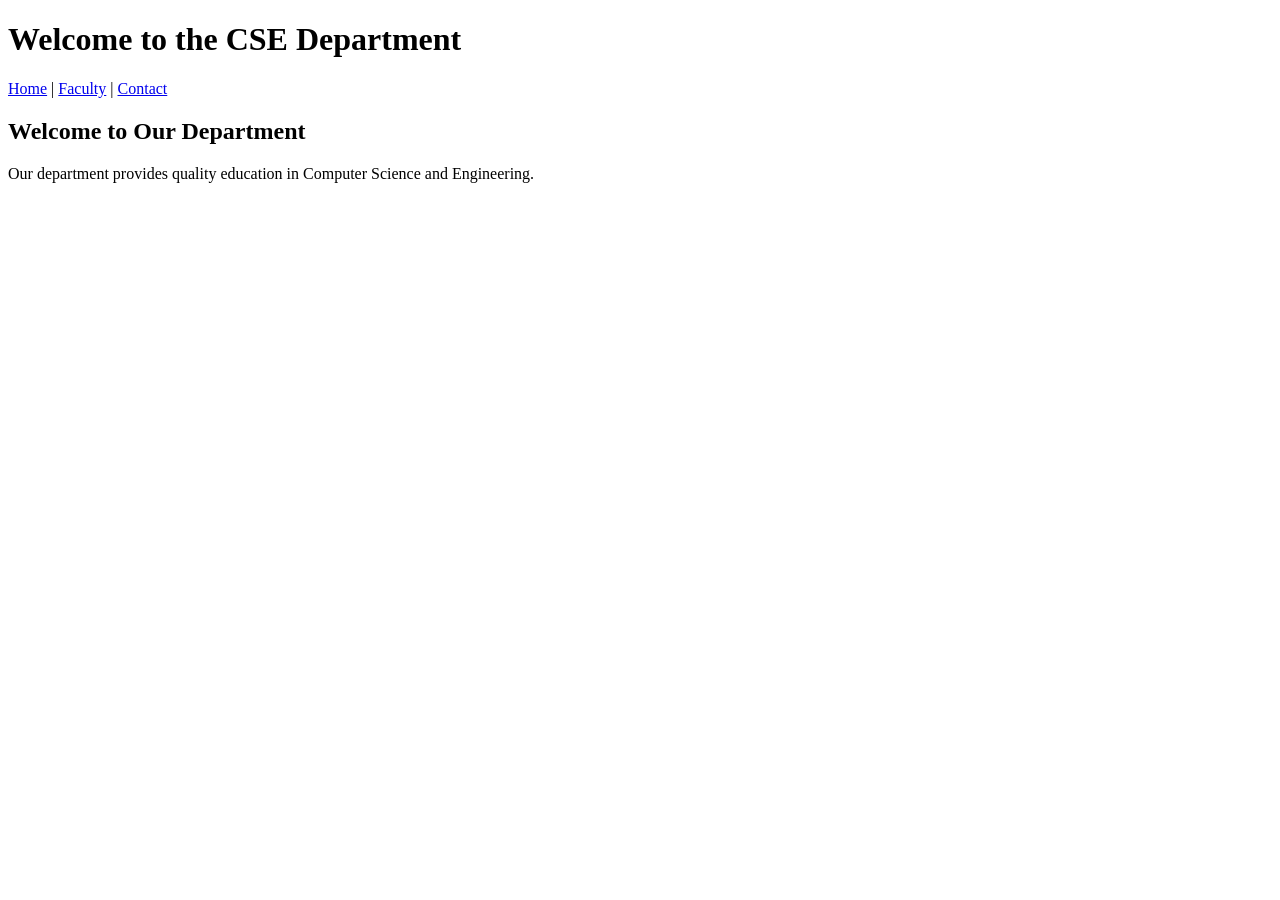
==== index.html @ ca2ba186 "Initial college department website" ====
<!DOCTYPE html>
<html>
<head>
    <title>College Department Website</title>
</head>
<body>
    <h1>Welcome to the CSE Department</h1>

    <nav>
        <a href="index.html">Home</a> |
        <a href="faculty.html">Faculty</a> |
        <a href="contact.html">Contact</a>
    </nav>

    <h2>Welcome to Our Department</h2>
    <p>Our department provides quality education in Computer Science and Engineering.</p>
</body>
</html>
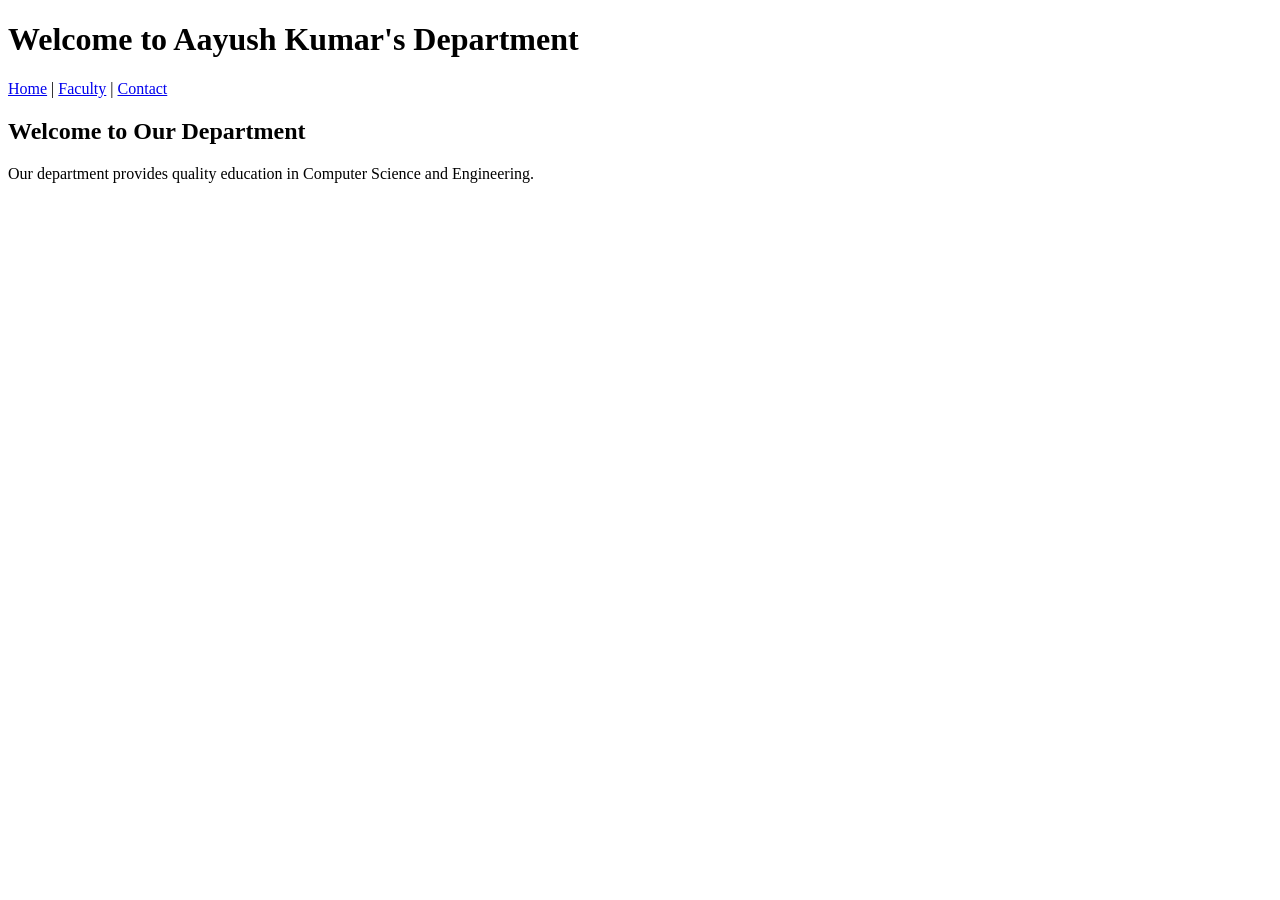
==== commit a337e6f6: "Add department home page" ====
--- a/index.html
+++ b/index.html
@@ -5,8 +5,7 @@
     <title>College Department Website</title>
 </head>
 <body>
-    <h1>Welcome to the CSE Department</h1>
-
+    <h1>Welcome to Aayush Kumar's Department</h1>
     <nav>
         <a href="index.html">Home</a> |
         <a href="faculty.html">Faculty</a> |
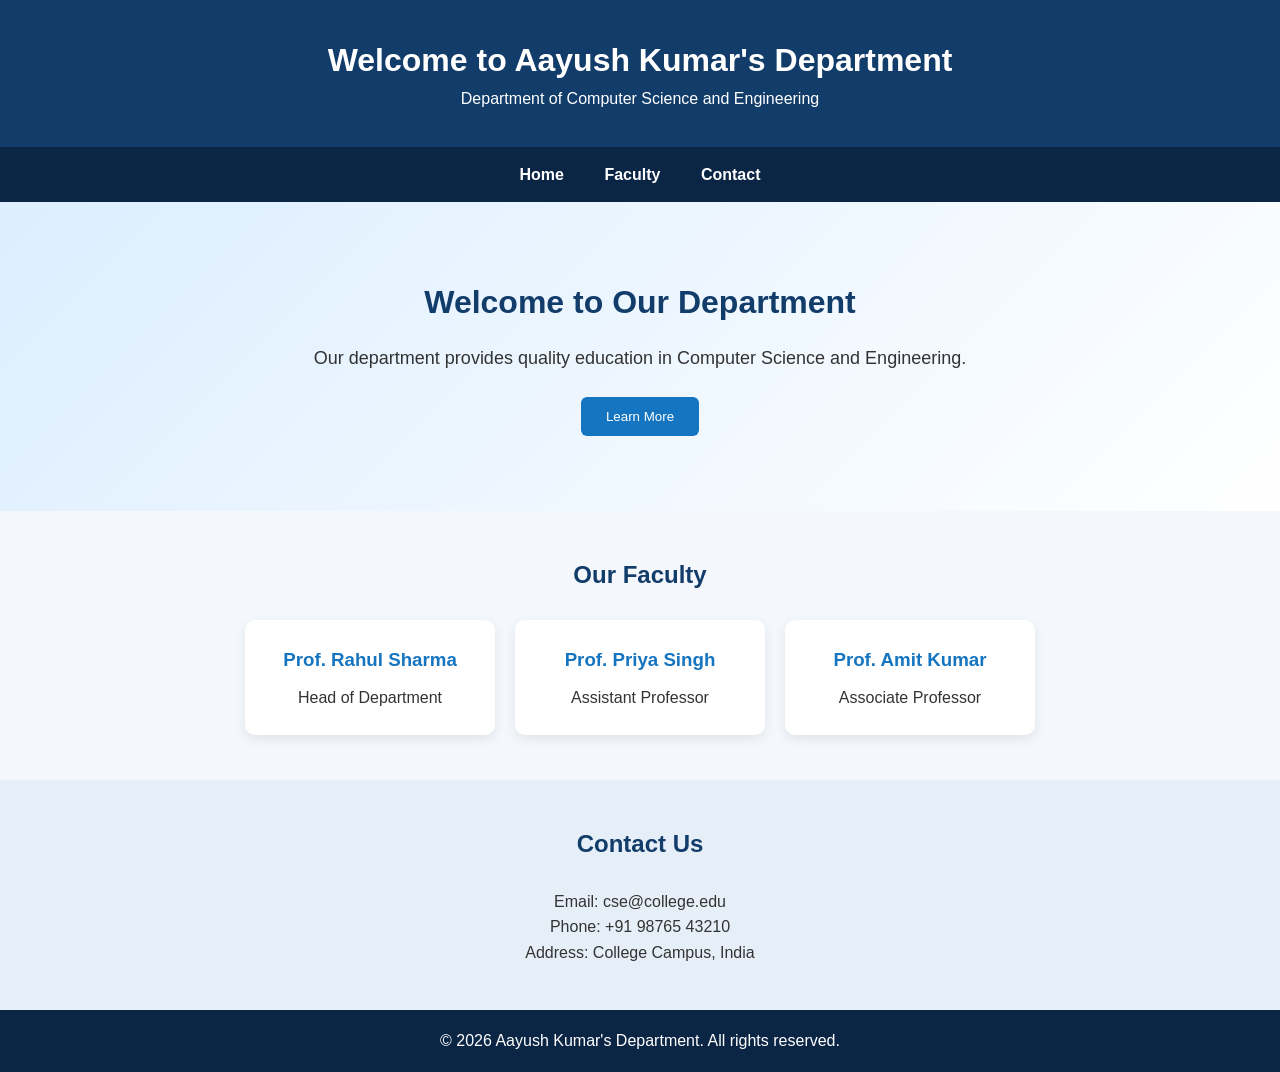
==== commit 2a674b4e: "Update index.html" ====
--- a/index.html
+++ b/index.html
@@ -1,18 +1,199 @@
-
-<!DOCTYPE html>
-<html>
-<head>
-    <title>College Department Website</title>
-</head>
-<body>
-    <h1>Welcome to Aayush Kumar's Department</h1>
-    <nav>
-        <a href="index.html">Home</a> |
-        <a href="faculty.html">Faculty</a> |
-        <a href="contact.html">Contact</a>
-    </nav>
-
-    <h2>Welcome to Our Department</h2>
-    <p>Our department provides quality education in Computer Science and Engineering.</p>
-</body>
-</html>
+
+<!DOCTYPE html>
+<html lang="en">
+<head>
+    <meta charset="UTF-8">
+    <meta name="viewport" content="width=device-width, initial-scale=1.0">
+    <title>Aayush Kumar's Department</title>
+
+    <style>
+        * {
+            margin: 0;
+            padding: 0;
+            box-sizing: border-box;
+            scroll-behavior: smooth;
+        }
+
+        body {
+            font-family: Arial, sans-serif;
+            background: #f4f7fb;
+            color: #333;
+            line-height: 1.6;
+        }
+
+        header {
+            background: #123c69;
+            color: white;
+            text-align: center;
+            padding: 35px 15px;
+        }
+
+        nav {
+            background: #0b2545;
+            text-align: center;
+            padding: 15px;
+        }
+
+        nav a {
+            color: white;
+            text-decoration: none;
+            margin: 0 18px;
+            font-weight: bold;
+        }
+
+        nav a:hover {
+            color: #69d2ff;
+        }
+
+        .hero {
+            text-align: center;
+            padding: 75px 20px;
+            background: linear-gradient(135deg, #dceeff, white);
+        }
+
+        .hero h2 {
+            color: #123c69;
+            font-size: 32px;
+            margin-bottom: 15px;
+        }
+
+        .hero p {
+            margin-bottom: 25px;
+            font-size: 18px;
+        }
+
+        button {
+            background: #1675c1;
+            color: white;
+            border: none;
+            padding: 12px 25px;
+            border-radius: 6px;
+            cursor: pointer;
+        }
+
+        button:hover {
+            background: #0b2545;
+        }
+
+        section {
+            padding: 45px 20px;
+            text-align: center;
+        }
+
+        section h2 {
+            color: #123c69;
+            margin-bottom: 25px;
+        }
+
+        .cards {
+            display: flex;
+            justify-content: center;
+            flex-wrap: wrap;
+            gap: 20px;
+        }
+
+        .card {
+            background: white;
+            width: 250px;
+            padding: 25px;
+            border-radius: 10px;
+            box-shadow: 0 4px 12px #00000015;
+            transition: 0.3s;
+        }
+
+        .card:hover {
+            transform: translateY(-5px);
+        }
+
+        .card h3 {
+            color: #1675c1;
+            margin-bottom: 10px;
+        }
+
+        #contact {
+            background: #e6eff8;
+        }
+
+        footer {
+            background: #0b2545;
+            color: white;
+            text-align: center;
+            padding: 18px;
+        }
+
+        @media (max-width: 600px) {
+            header h1 {
+                font-size: 23px;
+            }
+
+            nav a {
+                margin: 0 8px;
+                font-size: 14px;
+            }
+
+            .hero h2 {
+                font-size: 25px;
+            }
+        }
+    </style>
+</head>
+
+<body>
+    <header>
+        <h1>Welcome to Aayush Kumar's Department</h1>
+        <p>Department of Computer Science and Engineering</p>
+    </header>
+
+    <nav>
+        <a href="#home">Home</a>
+        <a href="#faculty">Faculty</a>
+        <a href="#contact">Contact</a>
+    </nav>
+
+    <section class="hero" id="home">
+        <h2>Welcome to Our Department</h2>
+        <p>Our department provides quality education in Computer Science and Engineering.</p>
+        <button onclick="showMessage()">Learn More</button>
+    </section>
+
+    <section id="faculty">
+        <h2>Our Faculty</h2>
+        <div class="cards">
+            <div class="card">
+                <h3>Prof. Rahul Sharma</h3>
+                <p>Head of Department</p>
+            </div>
+
+            <div class="card">
+                <h3>Prof. Priya Singh</h3>
+                <p>Assistant Professor</p>
+            </div>
+
+            <div class="card">
+                <h3>Prof. Amit Kumar</h3>
+                <p>Associate Professor</p>
+            </div>
+        </div>
+    </section>
+
+    <section id="contact">
+        <h2>Contact Us</h2>
+        <p>Email: cse@college.edu</p>
+        <p>Phone: +91 98765 43210</p>
+        <p>Address: College Campus, India</p>
+    </section>
+
+    <footer>
+        <p>&copy; <span id="year"></span> Aayush Kumar's Department. All rights reserved.</p>
+    </footer>
+
+    <script>
+        function showMessage() {
+            alert("Welcome to Aayush Kumar's Department of CSE!");
+        }
+
+        document.getElementById("year").textContent =
+            new Date().getFullYear();
+    </script>
+</body>
+</html>
